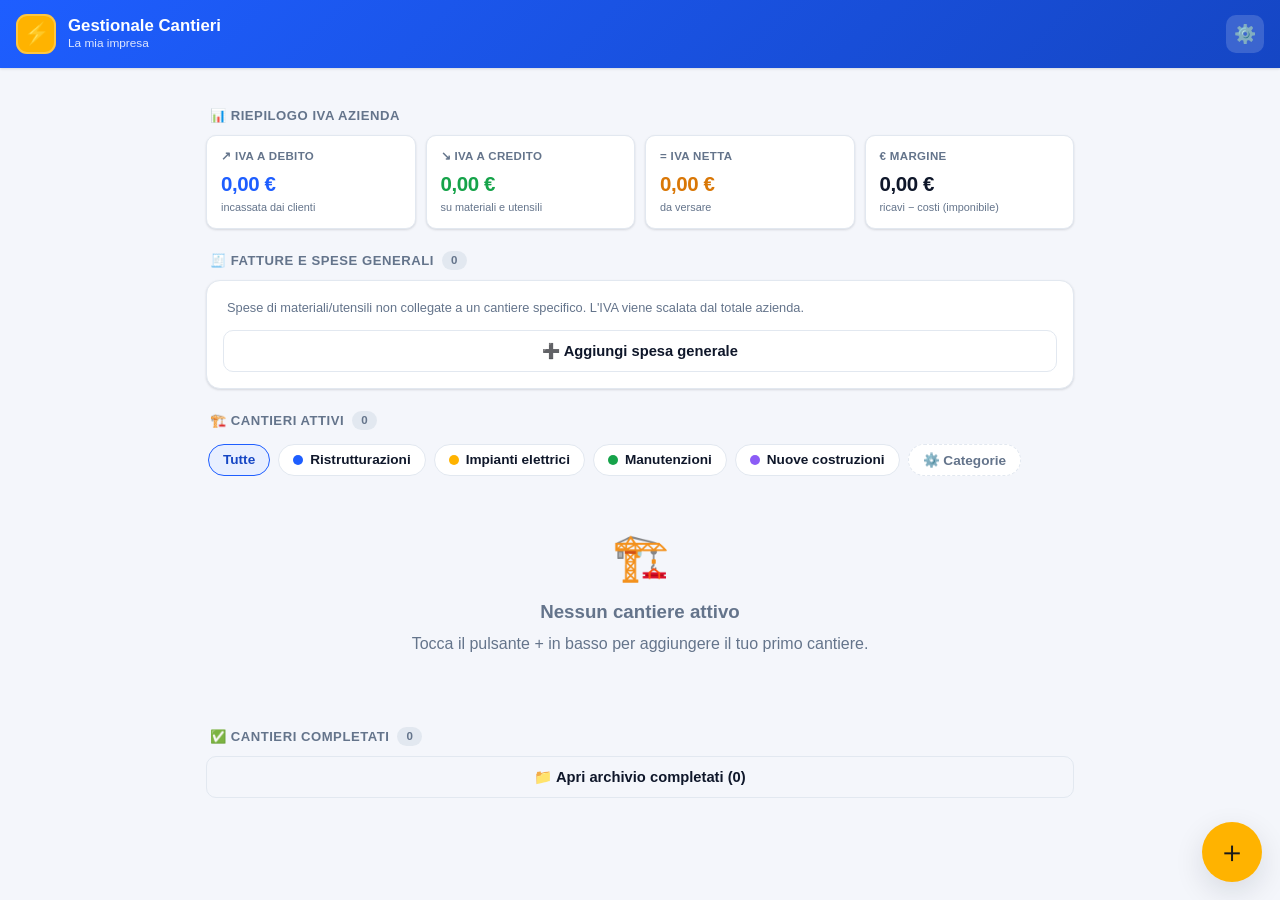
==== index.html @ 8cf0dbed "Crea app gestionale cantieri per impresa di ristrutturazioni App web autonoma (HTML/CSS/JS puro, nes" ====
<!DOCTYPE html>
<html lang="it">
<head>
  <meta charset="UTF-8">
  <meta name="viewport" content="width=device-width, initial-scale=1.0, viewport-fit=cover, maximum-scale=5.0">
  <meta name="theme-color" content="#1e5eff">
  <meta name="description" content="Gestionale cantieri per impresa di ristrutturazioni ed elettricista: cantieri per categorie, archivio completati, fatture e scarico IVA su materiali e utensili.">
  <meta name="apple-mobile-web-app-capable" content="yes">
  <meta name="apple-mobile-web-app-status-bar-style" content="black-translucent">
  <meta name="apple-mobile-web-app-title" content="Cantieri">
  <link rel="manifest" href="manifest.webmanifest">
  <link rel="icon" href="icons/icon.svg" type="image/svg+xml">
  <link rel="apple-touch-icon" href="icons/icon-180.png">
  <link rel="stylesheet" href="assets/styles.css">
  <title>Gestionale Cantieri</title>
</head>
<body>
  <header class="app-header">
    <div class="brand">
      <div class="logo">⚡</div>
      <div style="min-width:0">
        <h1>Gestionale Cantieri</h1>
        <p class="sub" id="header-sub">Caricamento…</p>
      </div>
      <div class="header-actions">
        <button class="icon-btn" data-action="settings" title="Impostazioni e backup" aria-label="Impostazioni">⚙️</button>
      </div>
    </div>
  </header>

  <main id="app">
    <div class="empty"><div class="big">⚡</div><p>Caricamento in corso…</p></div>
  </main>

  <button class="fab" id="fab" title="Nuovo cantiere" aria-label="Nuovo cantiere">＋</button>

  <script src="assets/db.js"></script>
  <script src="assets/app.js"></script>
  <script>
    // Service worker per uso offline (attivo solo se l'app è servita via http/https).
    if ('serviceWorker' in navigator && location.protocol.startsWith('http')) {
      window.addEventListener('load', () => {
        navigator.serviceWorker.register('sw.js').catch(() => {});
      });
    }
  </script>
</body>
</html>
---- assets/styles.css ----
/* =========================================================================
   Gestionale Cantieri — Foglio di stile
   Mobile-first, tema chiaro/scuro automatico. Nessuna dipendenza esterna.
   ========================================================================= */

:root {
  --primary: #1e5eff;
  --primary-dark: #1546c4;
  --primary-soft: #e8efff;
  --accent: #ffb300;        /* giallo "elettrico" */
  --accent-dark: #e09e00;

  --ok: #16a34a;
  --ok-soft: #e6f6ec;
  --warn: #d97706;
  --warn-soft: #fdf1dd;
  --danger: #dc2626;
  --danger-soft: #fbe6e6;

  --bg: #f4f6fb;
  --surface: #ffffff;
  --surface-2: #f8fafc;
  --border: #e2e8f0;
  --text: #0f172a;
  --text-soft: #64748b;
  --shadow: 0 1px 3px rgba(15, 23, 42, .08), 0 1px 2px rgba(15, 23, 42, .06);
  --shadow-lg: 0 10px 30px rgba(15, 23, 42, .12);
  --radius: 14px;
  --radius-sm: 10px;
  --safe-bottom: env(safe-area-inset-bottom, 0px);
}

@media (prefers-color-scheme: dark) {
  :root {
    --primary: #5b8bff;
    --primary-dark: #3b6ff0;
    --primary-soft: #16244a;
    --accent: #ffc23d;
    --accent-dark: #e0a52a;

    --ok: #4ade80;
    --ok-soft: #10321f;
    --warn: #fbbf24;
    --warn-soft: #34260c;
    --danger: #f87171;
    --danger-soft: #3a1414;

    --bg: #0b1020;
    --surface: #131a2e;
    --surface-2: #0f1526;
    --border: #263149;
    --text: #e9eefb;
    --text-soft: #93a1bd;
    --shadow: 0 1px 3px rgba(0, 0, 0, .4);
    --shadow-lg: 0 12px 32px rgba(0, 0, 0, .5);
  }
}

* { box-sizing: border-box; }

html, body { margin: 0; padding: 0; }

body {
  font-family: -apple-system, BlinkMacSystemFont, "Segoe UI", Roboto, Helvetica, Arial, sans-serif;
  background: var(--bg);
  color: var(--text);
  line-height: 1.45;
  -webkit-font-smoothing: antialiased;
  -webkit-tap-highlight-color: transparent;
}

/* ------------------------------ Layout ---------------------------------- */
.app-header {
  position: sticky;
  top: 0;
  z-index: 20;
  background: linear-gradient(135deg, var(--primary), var(--primary-dark));
  color: #fff;
  padding: 14px 16px calc(14px);
  box-shadow: var(--shadow);
}
.app-header .brand {
  display: flex;
  align-items: center;
  gap: 12px;
}
.app-header .logo {
  width: 40px; height: 40px;
  border-radius: 11px;
  background: var(--accent);
  color: #1a1a1a;
  display: grid; place-items: center;
  font-size: 22px;
  flex: 0 0 auto;
  box-shadow: inset 0 0 0 2px rgba(255,255,255,.25);
}
.app-header h1 {
  font-size: 1.05rem;
  margin: 0;
  line-height: 1.15;
  font-weight: 700;
}
.app-header .sub {
  font-size: .74rem;
  opacity: .85;
  margin: 0;
}
.app-header .header-actions {
  margin-left: auto;
  display: flex;
  gap: 8px;
}
.icon-btn {
  background: rgba(255,255,255,.16);
  border: none;
  color: #fff;
  width: 38px; height: 38px;
  border-radius: 10px;
  font-size: 18px;
  cursor: pointer;
  display: grid; place-items: center;
  transition: background .15s;
}
.icon-btn:hover { background: rgba(255,255,255,.28); }

main {
  max-width: 900px;
  margin: 0 auto;
  padding: 16px 16px calc(96px + var(--safe-bottom));
}

.view { animation: fade .2s ease; }
@keyframes fade { from { opacity: 0; transform: translateY(4px); } to { opacity: 1; transform: none; } }

.section-title {
  font-size: .82rem;
  text-transform: uppercase;
  letter-spacing: .04em;
  color: var(--text-soft);
  font-weight: 700;
  margin: 22px 4px 10px;
  display: flex;
  align-items: center;
  gap: 8px;
}
.section-title .count {
  background: var(--border);
  color: var(--text-soft);
  border-radius: 20px;
  padding: 1px 9px;
  font-size: .72rem;
}

/* ------------------------------ Cards ----------------------------------- */
.card {
  background: var(--surface);
  border: 1px solid var(--border);
  border-radius: var(--radius);
  box-shadow: var(--shadow);
  padding: 16px;
}

/* Riepilogo IVA */
.summary-grid {
  display: grid;
  grid-template-columns: repeat(2, 1fr);
  gap: 10px;
}
@media (min-width: 620px) { .summary-grid { grid-template-columns: repeat(4, 1fr); } }

.stat {
  background: var(--surface);
  border: 1px solid var(--border);
  border-radius: var(--radius-sm);
  padding: 12px 14px;
  box-shadow: var(--shadow);
}
.stat .label {
  font-size: .72rem;
  color: var(--text-soft);
  font-weight: 600;
  text-transform: uppercase;
  letter-spacing: .03em;
  display: flex; align-items: center; gap: 5px;
}
.stat .value {
  font-size: 1.28rem;
  font-weight: 800;
  margin-top: 4px;
  letter-spacing: -.02em;
}
.stat.debito .value { color: var(--primary); }
.stat.credito .value { color: var(--ok); }
.stat.netta   .value { color: var(--warn); }
.stat.netta.credito-favore .value { color: var(--ok); }
.stat.margine .value { color: var(--text); }
.stat .hint { font-size: .68rem; color: var(--text-soft); margin-top: 2px; }

/* ------------------------- Categorie / filtri --------------------------- */
.chips {
  display: flex;
  gap: 8px;
  overflow-x: auto;
  padding: 4px 2px 8px;
  -webkit-overflow-scrolling: touch;
  scrollbar-width: thin;
}
.chip {
  flex: 0 0 auto;
  border: 1.5px solid var(--border);
  background: var(--surface);
  color: var(--text);
  border-radius: 30px;
  padding: 7px 14px;
  font-size: .85rem;
  font-weight: 600;
  cursor: pointer;
  white-space: nowrap;
  display: inline-flex;
  align-items: center;
  gap: 7px;
  transition: all .15s;
}
.chip .dot { width: 10px; height: 10px; border-radius: 50%; flex: 0 0 auto; }
.chip.active {
  border-color: var(--primary);
  background: var(--primary-soft);
  color: var(--primary-dark);
}
.chip.manage { border-style: dashed; color: var(--text-soft); }

/* ------------------------- Lista cantieri ------------------------------- */
.cantiere-group { margin-bottom: 8px; }

.cantiere-card {
  background: var(--surface);
  border: 1px solid var(--border);
  border-left: 5px solid var(--cat, var(--primary));
  border-radius: var(--radius);
  box-shadow: var(--shadow);
  padding: 14px 16px;
  margin-bottom: 10px;
  cursor: pointer;
  transition: transform .12s, box-shadow .12s;
  display: block;
  width: 100%;
  text-align: left;
}
.cantiere-card:hover { transform: translateY(-1px); box-shadow: var(--shadow-lg); }
.cantiere-card .cc-top {
  display: flex; align-items: flex-start; gap: 10px;
}
.cantiere-card .cc-name { font-weight: 700; font-size: 1.02rem; }
.cantiere-card .cc-client { color: var(--text-soft); font-size: .85rem; }
.cantiere-card .cc-meta {
  display: flex; flex-wrap: wrap; gap: 8px 14px;
  margin-top: 10px; font-size: .8rem; color: var(--text-soft);
}
.cantiere-card .cc-meta b { color: var(--text); font-weight: 700; }
.badge {
  font-size: .68rem; font-weight: 700; padding: 3px 9px; border-radius: 20px;
  text-transform: uppercase; letter-spacing: .03em; white-space: nowrap;
}
.badge.cat { color: #fff; }
.badge.stato-attivo { background: var(--primary-soft); color: var(--primary-dark); }
.badge.stato-completato { background: var(--ok-soft); color: var(--ok); }
.badge.attach { background: var(--warn-soft); color: var(--warn); }
.ml-auto { margin-left: auto; }

/* ------------------------------ Bottoni --------------------------------- */
.btn {
  appearance: none;
  border: 1.5px solid transparent;
  border-radius: var(--radius-sm);
  padding: 11px 16px;
  font-size: .92rem;
  font-weight: 700;
  cursor: pointer;
  display: inline-flex;
  align-items: center;
  justify-content: center;
  gap: 8px;
  transition: filter .15s, background .15s, transform .1s;
  text-decoration: none;
  font-family: inherit;
}
.btn:active { transform: scale(.98); }
.btn-primary { background: var(--primary); color: #fff; }
.btn-primary:hover { filter: brightness(1.05); }
.btn-accent { background: var(--accent); color: #1a1a1a; }
.btn-accent:hover { filter: brightness(1.03); }
.btn-ghost { background: transparent; border-color: var(--border); color: var(--text); }
.btn-ghost:hover { background: var(--surface-2); }
.btn-danger { background: var(--danger-soft); color: var(--danger); }
.btn-danger:hover { filter: brightness(.97); }
.btn-ok { background: var(--ok); color: #fff; }
.btn-block { width: 100%; }
.btn-sm { padding: 8px 12px; font-size: .84rem; }
.btn:disabled { opacity: .5; cursor: not-allowed; }

/* Floating action button */
.fab {
  position: fixed;
  right: 18px;
  bottom: calc(18px + var(--safe-bottom));
  z-index: 30;
  background: var(--accent);
  color: #1a1a1a;
  border: none;
  border-radius: 50%;
  width: 60px; height: 60px;
  font-size: 30px;
  box-shadow: var(--shadow-lg);
  cursor: pointer;
  display: grid; place-items: center;
  transition: transform .12s;
}
.fab:active { transform: scale(.93); }

/* --------------------------- Dettaglio cantiere ------------------------- */
.detail-header {
  display: flex; align-items: center; gap: 12px; margin-bottom: 14px;
}
.back-btn {
  background: var(--surface); border: 1px solid var(--border);
  color: var(--text); border-radius: 10px; width: 40px; height: 40px;
  font-size: 20px; cursor: pointer; flex: 0 0 auto; box-shadow: var(--shadow);
}
.detail-header h2 { margin: 0; font-size: 1.2rem; }
.detail-header .dh-sub { color: var(--text-soft); font-size: .85rem; }

.info-row {
  display: flex; justify-content: space-between; gap: 12px;
  padding: 9px 0; border-bottom: 1px solid var(--border); font-size: .92rem;
}
.info-row:last-child { border-bottom: none; }
.info-row .k { color: var(--text-soft); }
.info-row .v { font-weight: 600; text-align: right; }

/* Spese / righe fattura */
.expense-row {
  display: flex; align-items: center; gap: 12px;
  padding: 12px; border: 1px solid var(--border); border-radius: var(--radius-sm);
  margin-bottom: 8px; background: var(--surface-2);
}
.expense-row .ex-icon {
  width: 38px; height: 38px; border-radius: 9px; flex: 0 0 auto;
  display: grid; place-items: center; font-size: 18px;
  background: var(--surface); border: 1px solid var(--border);
}
.expense-row .ex-body { flex: 1 1 auto; min-width: 0; }
.expense-row .ex-title { font-weight: 700; font-size: .92rem; }
.expense-row .ex-sub { font-size: .76rem; color: var(--text-soft); }
.expense-row .ex-amount { text-align: right; flex: 0 0 auto; }
.expense-row .ex-amount .tot { font-weight: 800; }
.expense-row .ex-amount .iva { font-size: .72rem; color: var(--ok); }

.attachment-link {
  display: inline-flex; align-items: center; gap: 6px;
  font-size: .78rem; color: var(--primary); text-decoration: none; font-weight: 600;
  margin-top: 2px;
}

.empty {
  text-align: center; padding: 40px 20px; color: var(--text-soft);
}
.empty .big { font-size: 46px; margin-bottom: 8px; }
.empty p { margin: 6px 0; }

/* ------------------------------ Modale ---------------------------------- */
.modal-backdrop {
  position: fixed; inset: 0; z-index: 50;
  background: rgba(15, 23, 42, .55);
  display: flex; align-items: flex-end; justify-content: center;
  padding: 0;
  animation: fade .15s ease;
}
@media (min-width: 640px) {
  .modal-backdrop { align-items: center; padding: 20px; }
}
.modal {
  background: var(--surface);
  width: 100%;
  max-width: 560px;
  max-height: 92vh;
  overflow-y: auto;
  border-radius: 20px 20px 0 0;
  box-shadow: var(--shadow-lg);
  animation: slideup .22s ease;
  padding-bottom: calc(16px + var(--safe-bottom));
}
@media (min-width: 640px) { .modal { border-radius: 20px; } }
@keyframes slideup { from { transform: translateY(30px); opacity: .6; } to { transform: none; opacity: 1; } }

.modal-head {
  position: sticky; top: 0; background: var(--surface);
  padding: 18px 18px 12px; border-bottom: 1px solid var(--border);
  display: flex; align-items: center; gap: 10px; z-index: 2;
}
.modal-head h3 { margin: 0; font-size: 1.08rem; flex: 1 1 auto; }
.modal-head .close { background: var(--surface-2); border: 1px solid var(--border);
  width: 34px; height: 34px; border-radius: 9px; cursor: pointer; font-size: 18px; color: var(--text); }
.modal-body { padding: 16px 18px; }
.modal-foot {
  padding: 12px 18px; display: flex; gap: 10px;
  position: sticky; bottom: 0; background: var(--surface);
  border-top: 1px solid var(--border);
}

/* ------------------------------ Form ------------------------------------ */
.field { margin-bottom: 14px; }
.field label {
  display: block; font-size: .8rem; font-weight: 700;
  color: var(--text-soft); margin-bottom: 6px;
}
.field input, .field select, .field textarea {
  width: 100%; padding: 11px 12px; font-size: 16px; /* 16px evita zoom su iOS */
  border: 1.5px solid var(--border); border-radius: var(--radius-sm);
  background: var(--surface-2); color: var(--text); font-family: inherit;
}
.field input:focus, .field select:focus, .field textarea:focus {
  outline: none; border-color: var(--primary); background: var(--surface);
}
.field textarea { min-height: 70px; resize: vertical; }
.field-row { display: grid; grid-template-columns: 1fr 1fr; gap: 12px; }
.field .hint { font-size: .72rem; color: var(--text-soft); margin-top: 4px; font-weight: 400; }

.seg { display: flex; gap: 0; border: 1.5px solid var(--border); border-radius: var(--radius-sm); overflow: hidden; }
.seg button {
  flex: 1; padding: 10px; background: var(--surface-2); border: none;
  color: var(--text-soft); font-weight: 700; cursor: pointer; font-size: .88rem; font-family: inherit;
}
.seg button.active { background: var(--primary); color: #fff; }

/* file picker */
.file-drop {
  border: 1.5px dashed var(--border); border-radius: var(--radius-sm);
  padding: 14px; text-align: center; background: var(--surface-2); cursor: pointer;
  font-size: .85rem; color: var(--text-soft);
}
.file-drop.has-file { border-style: solid; border-color: var(--ok); color: var(--text); background: var(--ok-soft); }
.file-current { display: flex; align-items: center; gap: 8px; justify-content: center; font-weight: 600; }

/* mini riepilogo iva nel form */
.iva-preview {
  background: var(--primary-soft); border-radius: var(--radius-sm);
  padding: 10px 12px; font-size: .85rem; display: flex; justify-content: space-between;
  color: var(--primary-dark); font-weight: 700; margin-top: 4px;
}

/* Categorie manager */
.cat-item {
  display: flex; align-items: center; gap: 10px; padding: 8px;
  border: 1px solid var(--border); border-radius: var(--radius-sm); margin-bottom: 8px;
}
.cat-item input[type=text] { flex: 1; padding: 8px 10px; font-size: 15px; border: 1px solid var(--border); border-radius: 8px; background: var(--surface-2); color: var(--text); }
.cat-item input[type=color] { width: 40px; height: 38px; border: 1px solid var(--border); border-radius: 8px; padding: 2px; background: var(--surface-2); cursor: pointer; }
.cat-item button { background: var(--danger-soft); color: var(--danger); border: none; width: 38px; height: 38px; border-radius: 8px; cursor: pointer; font-size: 16px; }

/* toast */
.toast {
  position: fixed; left: 50%; bottom: calc(90px + var(--safe-bottom));
  transform: translateX(-50%);
  background: var(--text); color: var(--bg);
  padding: 11px 18px; border-radius: 30px; font-size: .88rem; font-weight: 600;
  box-shadow: var(--shadow-lg); z-index: 60; opacity: 0; transition: opacity .2s, transform .2s;
  pointer-events: none; max-width: 90vw; text-align: center;
}
.toast.show { opacity: 1; transform: translateX(-50%) translateY(-4px); }

.hidden { display: none !important; }

/* progress bar sotto header per completamento cantiere */
.mini-note { font-size: .8rem; color: var(--text-soft); margin: 2px 4px 0; }

.divider { height: 1px; background: var(--border); margin: 16px 0; border: none; }

.row-actions { display: flex; gap: 8px; flex-wrap: wrap; margin-top: 12px; }
.row-actions .btn { flex: 1 1 auto; }

.tag-tipo { font-size: .68rem; padding: 2px 7px; border-radius: 6px; background: var(--border); color: var(--text-soft); font-weight: 700; }
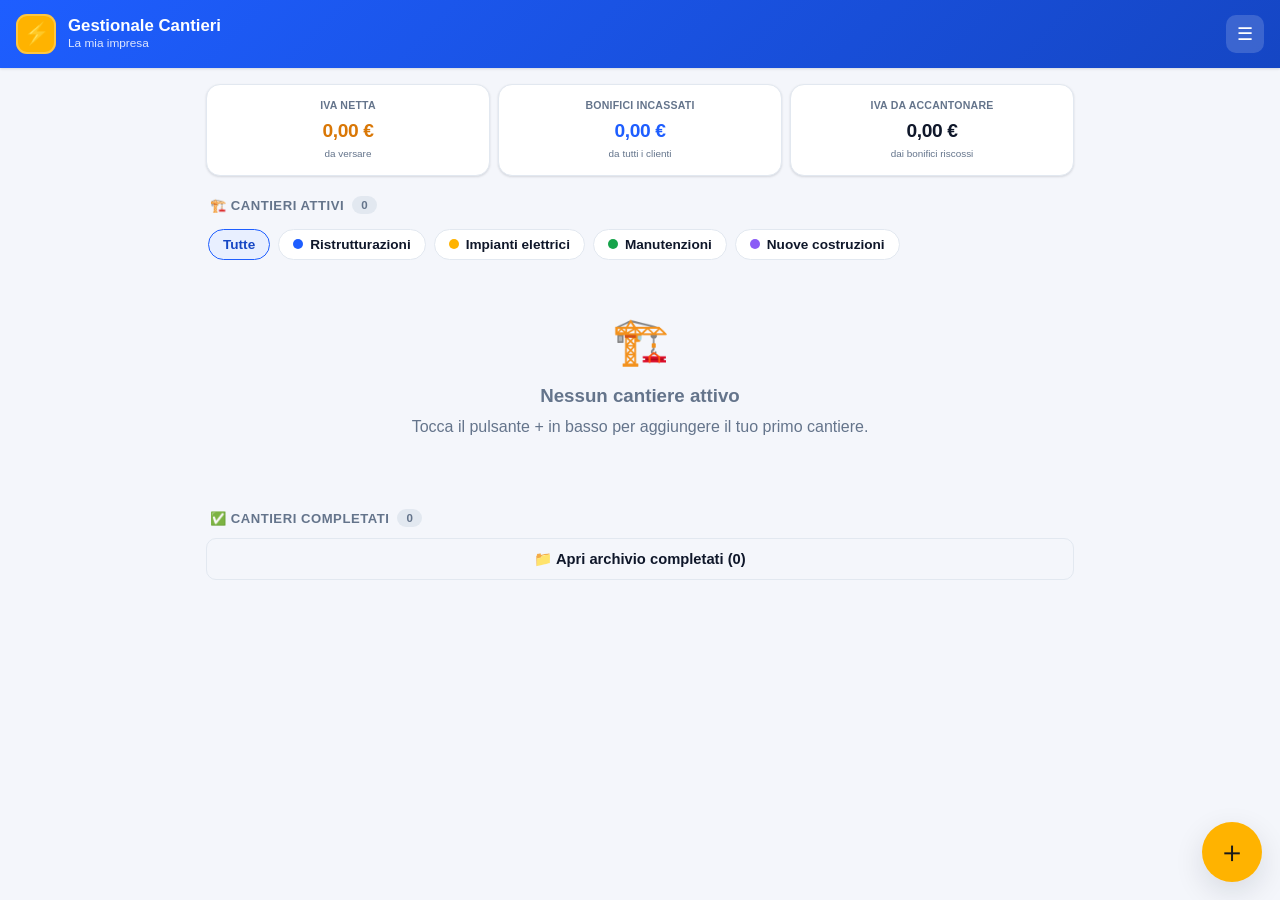
==== commit fdb6e40c: "Semplifica l'interfaccia: dashboard essenziale, menu laterale, tab nel cantiere Dashboard (schermata" ====
--- a/index.html
+++ b/index.html
@@ -23,7 +23,7 @@
         <p class="sub" id="header-sub">Caricamento…</p>
       </div>
       <div class="header-actions">
-        <button class="icon-btn" data-action="settings" title="Impostazioni e backup" aria-label="Impostazioni">⚙️</button>
+        <button class="icon-btn" data-action="open-drawer" title="Menu e strumenti" aria-label="Menu">☰</button>
       </div>
     </div>
   </header>
--- a/assets/styles.css
+++ b/assets/styles.css
@@ -30,6 +30,8 @@
   --safe-bottom: env(safe-area-inset-bottom, 0px);
 }
 
+/* Token del tema scuro, riusati sia dalla preferenza di sistema sia dal
+   toggle esplicito del visualizzatore (data-theme). */
 @media (prefers-color-scheme: dark) {
   :root {
     --primary: #5b8bff;
@@ -54,6 +56,51 @@
     --shadow: 0 1px 3px rgba(0, 0, 0, .4);
     --shadow-lg: 0 12px 32px rgba(0, 0, 0, .5);
   }
+}
+
+/* Il toggle del visualizzatore stampa data-theme sul root: deve vincere
+   sulla preferenza di sistema in entrambe le direzioni. */
+:root[data-theme="dark"] {
+  --primary: #5b8bff;
+  --primary-dark: #3b6ff0;
+  --primary-soft: #16244a;
+  --accent: #ffc23d;
+  --accent-dark: #e0a52a;
+  --ok: #4ade80;
+  --ok-soft: #10321f;
+  --warn: #fbbf24;
+  --warn-soft: #34260c;
+  --danger: #f87171;
+  --danger-soft: #3a1414;
+  --bg: #0b1020;
+  --surface: #131a2e;
+  --surface-2: #0f1526;
+  --border: #263149;
+  --text: #e9eefb;
+  --text-soft: #93a1bd;
+  --shadow: 0 1px 3px rgba(0, 0, 0, .4);
+  --shadow-lg: 0 12px 32px rgba(0, 0, 0, .5);
+}
+:root[data-theme="light"] {
+  --primary: #1e5eff;
+  --primary-dark: #1546c4;
+  --primary-soft: #e8efff;
+  --accent: #ffb300;
+  --accent-dark: #e09e00;
+  --ok: #16a34a;
+  --ok-soft: #e6f6ec;
+  --warn: #d97706;
+  --warn-soft: #fdf1dd;
+  --danger: #dc2626;
+  --danger-soft: #fbe6e6;
+  --bg: #f4f6fb;
+  --surface: #ffffff;
+  --surface-2: #f8fafc;
+  --border: #e2e8f0;
+  --text: #0f172a;
+  --text-soft: #64748b;
+  --shadow: 0 1px 3px rgba(15, 23, 42, .08), 0 1px 2px rgba(15, 23, 42, .06);
+  --shadow-lg: 0 10px 30px rgba(15, 23, 42, .12);
 }
 
 * { box-sizing: border-box; }
@@ -448,6 +495,130 @@
   color: var(--primary-dark); font-weight: 700; margin-top: 4px;
 }
 
+/* proiezione: effetto della spesa sull'IVA netta prevista */
+.iva-proj {
+  margin-top: 8px; border: 1px solid var(--border); border-radius: var(--radius-sm);
+  background: var(--surface-2); padding: 10px 12px;
+}
+.iva-proj .proj-title {
+  font-size: .72rem; font-weight: 800; color: var(--text-soft);
+  text-transform: uppercase; letter-spacing: .03em; margin-bottom: 8px;
+}
+.iva-proj .proj-row {
+  display: flex; justify-content: space-between; align-items: baseline;
+  font-size: .86rem; padding: 4px 0; gap: 10px;
+}
+.iva-proj .proj-row span { color: var(--text); }
+.iva-proj .proj-row em { color: var(--text-soft); font-style: normal; font-size: .76rem; }
+.iva-proj .proj-row b { font-weight: 800; white-space: nowrap; }
+.iva-proj .proj-row .add { color: var(--ok); font-size: .72rem; font-weight: 800; }
+.iva-proj .proj-row.net {
+  border-top: 1px dashed var(--border); margin-top: 4px; padding-top: 8px; font-size: .92rem;
+}
+.iva-proj .proj-row.net span { font-weight: 700; }
+.iva-proj .proj-row.net b.versare { color: var(--warn); }
+.iva-proj .proj-row.net b.credito { color: var(--ok); }
+.iva-proj .proj-row.net b.ok { color: var(--ok); }
+.iva-proj .proj-row.net b.warn { color: var(--warn); }
+
+/* conto cliente (bonifici) */
+.conto-grid { display: grid; grid-template-columns: 1fr 1fr; gap: 8px; }
+.conto-item {
+  background: var(--surface-2); border: 1px solid var(--border);
+  border-radius: var(--radius-sm); padding: 10px 12px;
+}
+.conto-item .cl { font-size: .72rem; color: var(--text-soft); font-weight: 600; }
+.conto-item .cv { font-size: 1.05rem; font-weight: 800; margin-top: 2px; }
+.conto-item .ch { font-size: .66rem; color: var(--text-soft); margin-top: 1px; }
+.conto-item.big { border-color: var(--primary); }
+.conto-item.big .cv { font-size: 1.22rem; }
+.conto-item .cv.due { color: var(--primary); }
+.conto-item .cv.ok { color: var(--ok); }
+.conto-item .cv.warn { color: var(--warn); }
+
+/* ===================== Interfaccia semplificata ========================= */
+
+/* Sintesi in cima alla dashboard (3 numeri chiave) */
+.top-summary { display: grid; grid-template-columns: repeat(3, 1fr); gap: 8px; }
+.ts-tile {
+  background: var(--surface); border: 1px solid var(--border); border-radius: var(--radius);
+  box-shadow: var(--shadow); padding: 13px 8px; text-align: center;
+}
+.ts-tile .ts-label { font-size: .66rem; font-weight: 800; color: var(--text-soft); text-transform: uppercase; letter-spacing: .02em; }
+.ts-tile .ts-value { font-size: clamp(.9rem, 4.4vw, 1.2rem); font-weight: 800; margin-top: 4px; letter-spacing: -.02em; font-variant-numeric: tabular-nums; }
+.ts-tile .ts-sub { font-size: .62rem; color: var(--text-soft); margin-top: 2px; }
+.ts-tile.net .ts-value { color: var(--warn); }
+.ts-tile.net.ok .ts-value { color: var(--ok); }
+.ts-tile.bon .ts-value { color: var(--primary); }
+.ts-tile.acc .ts-value { color: var(--text); }
+
+/* Mini sintesi in cima al cantiere */
+.mini-stats { display: grid; grid-template-columns: repeat(3, 1fr); gap: 8px; margin-bottom: 12px; }
+.mini-stats .ms {
+  background: var(--surface); border: 1px solid var(--border); border-radius: var(--radius-sm);
+  padding: 8px 6px; text-align: center; box-shadow: var(--shadow);
+}
+.mini-stats .ms-l { font-size: .6rem; color: var(--text-soft); font-weight: 800; text-transform: uppercase; letter-spacing: .02em; }
+.mini-stats .ms-v { font-size: clamp(.82rem, 4vw, 1.05rem); font-weight: 800; margin-top: 2px; font-variant-numeric: tabular-nums; }
+
+/* Tab rapidi nel cantiere */
+.ctabs { display: grid; grid-template-columns: repeat(3, 1fr); gap: 8px; margin-bottom: 14px; }
+.ctab {
+  position: relative; background: var(--surface); border: 1.5px solid var(--border);
+  border-radius: var(--radius); padding: 12px 4px; cursor: pointer; color: var(--text-soft);
+  font-weight: 700; font-size: .76rem; line-height: 1.15; text-align: center;
+  display: flex; flex-direction: column; align-items: center; gap: 4px; font-family: inherit;
+  transition: border-color .12s, background .12s, color .12s;
+}
+.ctab .ct-ic { font-size: 22px; }
+.ctab.active { border-color: var(--primary); background: var(--primary-soft); color: var(--primary-dark); box-shadow: var(--shadow); }
+.ctab .ct-n {
+  position: absolute; top: 6px; right: 8px; background: var(--primary); color: #fff;
+  border-radius: 20px; font-size: .62rem; padding: 1px 6px; font-weight: 800; line-height: 1.4;
+}
+.ctab-content { animation: fade .18s ease; }
+
+/* Tendina laterale (menu) */
+.drawer-backdrop {
+  position: fixed; inset: 0; z-index: 55; background: rgba(15, 23, 42, .5);
+  opacity: 0; transition: opacity .2s;
+}
+.drawer-backdrop.open { opacity: 1; }
+.drawer {
+  position: absolute; top: 0; right: 0; height: 100%; width: min(84vw, 340px);
+  background: var(--surface); box-shadow: var(--shadow-lg); display: flex; flex-direction: column;
+  transform: translateX(100%); transition: transform .22s ease;
+  padding-bottom: calc(8px + var(--safe-bottom));
+}
+.drawer-backdrop.open .drawer { transform: none; }
+.drawer-head {
+  display: flex; align-items: center; gap: 12px; padding: 18px 16px;
+  background: linear-gradient(135deg, var(--primary), var(--primary-dark)); color: #fff;
+}
+.drawer-head .dh-logo {
+  width: 40px; height: 40px; border-radius: 11px; background: var(--accent); color: #1a1a1a;
+  display: grid; place-items: center; font-size: 22px; flex: 0 0 auto;
+}
+.drawer-head .dh-name { font-weight: 800; font-size: 1rem; overflow: hidden; text-overflow: ellipsis; white-space: nowrap; }
+.drawer-head .dh-role { font-size: .72rem; opacity: .85; }
+.drawer-close {
+  margin-left: auto; background: rgba(255, 255, 255, .18); border: none; color: #fff;
+  width: 34px; height: 34px; border-radius: 9px; font-size: 16px; cursor: pointer; flex: 0 0 auto;
+}
+.drawer-items { padding: 10px; overflow-y: auto; flex: 1 1 auto; }
+.drawer-item {
+  width: 100%; display: flex; align-items: center; gap: 12px; padding: 13px 12px;
+  background: transparent; border: none; border-radius: var(--radius-sm); cursor: pointer;
+  color: var(--text); font-size: .94rem; font-weight: 600; font-family: inherit; text-align: left;
+}
+.drawer-item:hover { background: var(--surface-2); }
+.drawer-item .di-ic { font-size: 20px; width: 26px; text-align: center; flex: 0 0 auto; }
+.drawer-item .di-tx { flex: 1 1 auto; }
+.drawer-item .di-count { background: var(--border); color: var(--text-soft); border-radius: 20px; font-size: .7rem; padding: 1px 8px; font-weight: 800; }
+.drawer-item .di-dot { width: 9px; height: 9px; border-radius: 50%; background: var(--warn); flex: 0 0 auto; }
+.drawer-sep { height: 1px; background: var(--border); margin: 8px 6px; }
+.drawer-foot { text-align: center; font-size: .74rem; color: var(--text-soft); padding: 12px; }
+
 /* Categorie manager */
 .cat-item {
   display: flex; align-items: center; gap: 10px; padding: 8px;
@@ -479,3 +650,92 @@
 .row-actions .btn { flex: 1 1 auto; }
 
 .tag-tipo { font-size: .68rem; padding: 2px 7px; border-radius: 6px; background: var(--border); color: var(--text-soft); font-weight: 700; }
+
+/* ------------------------- Strumenti (dashboard) ------------------------ */
+.tools-grid { display: grid; grid-template-columns: 1fr 1fr; gap: 10px; }
+.tools-grid.tools-3 { grid-template-columns: repeat(3, 1fr); }
+.tool-btn {
+  background: var(--surface); border: 1px solid var(--border); border-radius: var(--radius);
+  box-shadow: var(--shadow); padding: 16px 10px; cursor: pointer; color: var(--text);
+  display: flex; flex-direction: column; align-items: center; gap: 8px;
+  font-weight: 700; font-size: .84rem; text-align: center; line-height: 1.2; font-family: inherit;
+  transition: transform .12s, box-shadow .12s;
+}
+.tool-btn:hover { transform: translateY(-1px); box-shadow: var(--shadow-lg); }
+.tool-btn .ti { font-size: 26px; }
+
+/* ------------------------------ Banner scadenze ------------------------- */
+.scad-banner {
+  width: 100%; margin-top: 12px; border: 1px solid var(--border); background: var(--surface);
+  border-radius: var(--radius); box-shadow: var(--shadow); padding: 12px 16px; cursor: pointer;
+  display: flex; align-items: center; justify-content: space-around; gap: 10px;
+  font-size: .82rem; color: var(--text-soft); font-weight: 600; font-family: inherit; text-align: center;
+}
+.scad-banner b { display: block; font-size: 1.05rem; color: var(--text); margin-top: 2px; }
+.scad-banner .sep { width: 1px; height: 34px; background: var(--border); }
+.scad-banner:hover { box-shadow: var(--shadow-lg); }
+
+/* --------------------------- Badge pagamento ---------------------------- */
+.pay-badge { font-size: .68rem; font-weight: 800; padding: 2px 8px; border-radius: 20px; letter-spacing: .02em; }
+.pay-badge.paid { background: var(--ok-soft); color: var(--ok); }
+.pay-badge.due { background: var(--warn-soft); color: var(--warn); }
+
+/* --------------------------- Tabella trimestri -------------------------- */
+.tri-head, .tri-row {
+  display: grid; grid-template-columns: 1.7fr 1fr 1fr 1fr; gap: 6px; align-items: center;
+  padding: 9px 4px; font-size: .82rem; text-align: right;
+}
+.tri-head { font-size: .68rem; text-transform: uppercase; letter-spacing: .03em; color: var(--text-soft); font-weight: 700; border-bottom: 1.5px solid var(--border); }
+.tri-head span:first-child, .tri-row .tri-nome { text-align: left; }
+.tri-row { border-bottom: 1px solid var(--border); }
+.tri-row .tri-nome { font-weight: 600; font-size: .8rem; }
+.tri-row.tri-tot { border-top: 2px solid var(--border); border-bottom: none; font-weight: 800; margin-top: 2px; }
+.tri-row.tri-tot .tri-nome { font-weight: 800; }
+
+/* ---------------------------- Voci preventivo --------------------------- */
+.voci-table { margin: 10px 0; border-top: 1px solid var(--border); }
+.voce-line { display: flex; gap: 8px; padding: 7px 0; border-bottom: 1px solid var(--border); font-size: .86rem; align-items: center; }
+.voce-line .d { flex: 1 1 auto; min-width: 0; }
+.voce-line .q { color: var(--text-soft); font-size: .78rem; white-space: nowrap; }
+.voce-line .t { font-weight: 700; white-space: nowrap; min-width: 70px; text-align: right; }
+
+.voce-input { margin-bottom: 10px; padding: 10px; border: 1px solid var(--border); border-radius: var(--radius-sm); background: var(--surface-2); }
+.voce-input > input { width: 100%; padding: 9px 10px; font-size: 16px; border: 1.5px solid var(--border); border-radius: 8px; background: var(--surface); color: var(--text); margin-bottom: 8px; }
+.voce-nums { display: flex; align-items: center; gap: 6px; }
+.voce-nums input { flex: 1; padding: 9px 8px; font-size: 16px; border: 1.5px solid var(--border); border-radius: 8px; background: var(--surface); color: var(--text); min-width: 0; }
+.voce-nums .times { color: var(--text-soft); font-weight: 700; }
+.voce-nums .voce-del { background: var(--danger-soft); color: var(--danger); border: none; width: 40px; height: 40px; border-radius: 8px; cursor: pointer; font-size: 15px; flex: 0 0 auto; }
+
+.prev-badge { font-size: .72rem; font-weight: 700; padding: 3px 10px; border-radius: 20px; }
+.prev-badge.s-bozza { background: var(--border); color: var(--text-soft); }
+.prev-badge.s-inviato { background: var(--primary-soft); color: var(--primary-dark); }
+.prev-badge.s-accettato { background: var(--ok-soft); color: var(--ok); }
+.prev-badge.s-rifiutato { background: var(--danger-soft); color: var(--danger); }
+
+/* ------------------------------ Galleria foto --------------------------- */
+.foto-grid { display: grid; grid-template-columns: repeat(3, 1fr); gap: 8px; margin-bottom: 4px; }
+@media (min-width: 520px) { .foto-grid { grid-template-columns: repeat(4, 1fr); } }
+.foto-item { position: relative; aspect-ratio: 1; border-radius: var(--radius-sm); overflow: hidden; border: 1px solid var(--border); background: var(--surface-2); }
+.foto-item img { width: 100%; height: 100%; object-fit: cover; cursor: pointer; display: block; }
+.foto-del {
+  position: absolute; top: 4px; right: 4px; width: 26px; height: 26px; border-radius: 50%;
+  background: rgba(15,23,42,.65); color: #fff; border: none; cursor: pointer; font-size: 13px;
+  display: grid; place-items: center; line-height: 1;
+}
+
+/* ------------------------------ Logo impresa ---------------------------- */
+.logo-setting { display: flex; align-items: center; gap: 14px; }
+.logo-preview {
+  width: 84px; height: 84px; flex: 0 0 auto; border: 1.5px dashed var(--border);
+  border-radius: var(--radius-sm); background: var(--surface-2); display: grid; place-items: center;
+  overflow: hidden; text-align: center; color: var(--text-soft); font-size: .72rem; font-weight: 600;
+}
+.logo-preview img { max-width: 100%; max-height: 100%; object-fit: contain; }
+
+/* ------------------------------ Grafici a barre ------------------------- */
+.bars { display: flex; flex-direction: column; gap: 12px; }
+.bar-row { display: grid; grid-template-columns: 92px 1fr auto; gap: 10px; align-items: center; }
+.bar-label { font-size: .8rem; font-weight: 600; overflow: hidden; text-overflow: ellipsis; white-space: nowrap; }
+.bar-track { background: var(--surface-2); border-radius: 20px; height: 16px; overflow: hidden; border: 1px solid var(--border); }
+.bar-fill { height: 100%; border-radius: 20px; min-width: 3px; transition: width .3s ease; }
+.bar-val { font-size: .8rem; font-weight: 800; white-space: nowrap; }
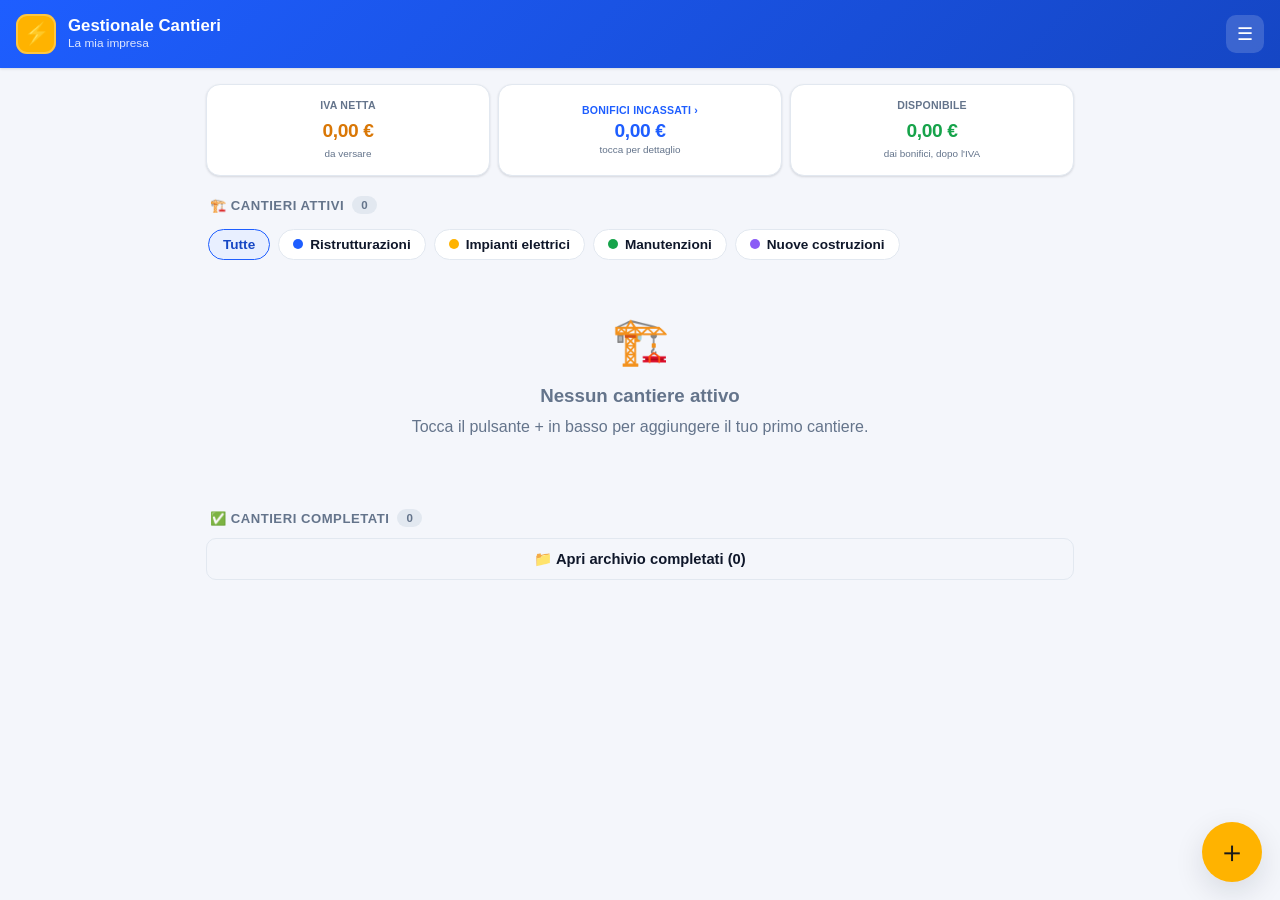
==== commit f143e36a: "Service worker network-first: mostra sempre l'ultima versione quando online Risolve il problema "non" ====
--- a/index.html
+++ b/index.html
@@ -39,8 +39,21 @@
   <script>
     // Service worker per uso offline (attivo solo se l'app è servita via http/https).
     if ('serviceWorker' in navigator && location.protocol.startsWith('http')) {
+      // Se c'è già un SW che controlla la pagina, un cambio di controllo = nuova
+      // versione: ricarico una sola volta per mostrarla subito.
+      if (navigator.serviceWorker.controller) {
+        let reloaded = false;
+        navigator.serviceWorker.addEventListener('controllerchange', () => {
+          if (reloaded) return;
+          reloaded = true;
+          location.reload();
+        });
+      }
       window.addEventListener('load', () => {
-        navigator.serviceWorker.register('sw.js').catch(() => {});
+        navigator.serviceWorker.register('sw.js').then((reg) => {
+          // Controlla subito se c'è un aggiornamento in attesa.
+          reg.update().catch(() => {});
+        }).catch(() => {});
       });
     }
   </script>
--- a/assets/styles.css
+++ b/assets/styles.css
@@ -550,7 +550,21 @@
 .ts-tile.net .ts-value { color: var(--warn); }
 .ts-tile.net.ok .ts-value { color: var(--ok); }
 .ts-tile.bon .ts-value { color: var(--primary); }
-.ts-tile.acc .ts-value { color: var(--text); }
+.ts-tile.disp .ts-value { color: var(--ok); }
+.ts-tile.clickable {
+  cursor: pointer; font-family: inherit; -webkit-appearance: none; appearance: none;
+  transition: transform .1s, box-shadow .12s, border-color .12s;
+}
+.ts-tile.clickable:hover { box-shadow: var(--shadow-lg); border-color: var(--primary); }
+.ts-tile.clickable:active { transform: scale(.98); }
+.ts-tile.bon .ts-label { color: var(--primary); }
+
+/* intestazioni raggruppamento incassi */
+.section-title.incassi-head {
+  justify-content: space-between; text-transform: none; letter-spacing: 0;
+  font-size: .92rem; color: var(--text);
+}
+.section-title.incassi-head .grp-tot { color: var(--primary); font-weight: 800; font-variant-numeric: tabular-nums; }
 
 /* Mini sintesi in cima al cantiere */
 .mini-stats { display: grid; grid-template-columns: repeat(3, 1fr); gap: 8px; margin-bottom: 12px; }
@@ -563,6 +577,7 @@
 
 /* Tab rapidi nel cantiere */
 .ctabs { display: grid; grid-template-columns: repeat(3, 1fr); gap: 8px; margin-bottom: 14px; }
+.ctabs.ctabs-4 { grid-template-columns: repeat(2, 1fr); }
 .ctab {
   position: relative; background: var(--surface); border: 1.5px solid var(--border);
   border-radius: var(--radius); padding: 12px 4px; cursor: pointer; color: var(--text-soft);
@@ -650,6 +665,9 @@
 .row-actions .btn { flex: 1 1 auto; }
 
 .tag-tipo { font-size: .68rem; padding: 2px 7px; border-radius: 6px; background: var(--border); color: var(--text-soft); font-weight: 700; }
+.bon-tag { font-size: .62rem; font-weight: 800; padding: 2px 7px; border-radius: 6px; letter-spacing: .03em; }
+.bon-tag.acconto { background: var(--primary-soft); color: var(--primary-dark); }
+.bon-tag.extra { background: var(--ok-soft); color: var(--ok); }
 
 /* ------------------------- Strumenti (dashboard) ------------------------ */
 .tools-grid { display: grid; grid-template-columns: 1fr 1fr; gap: 10px; }
